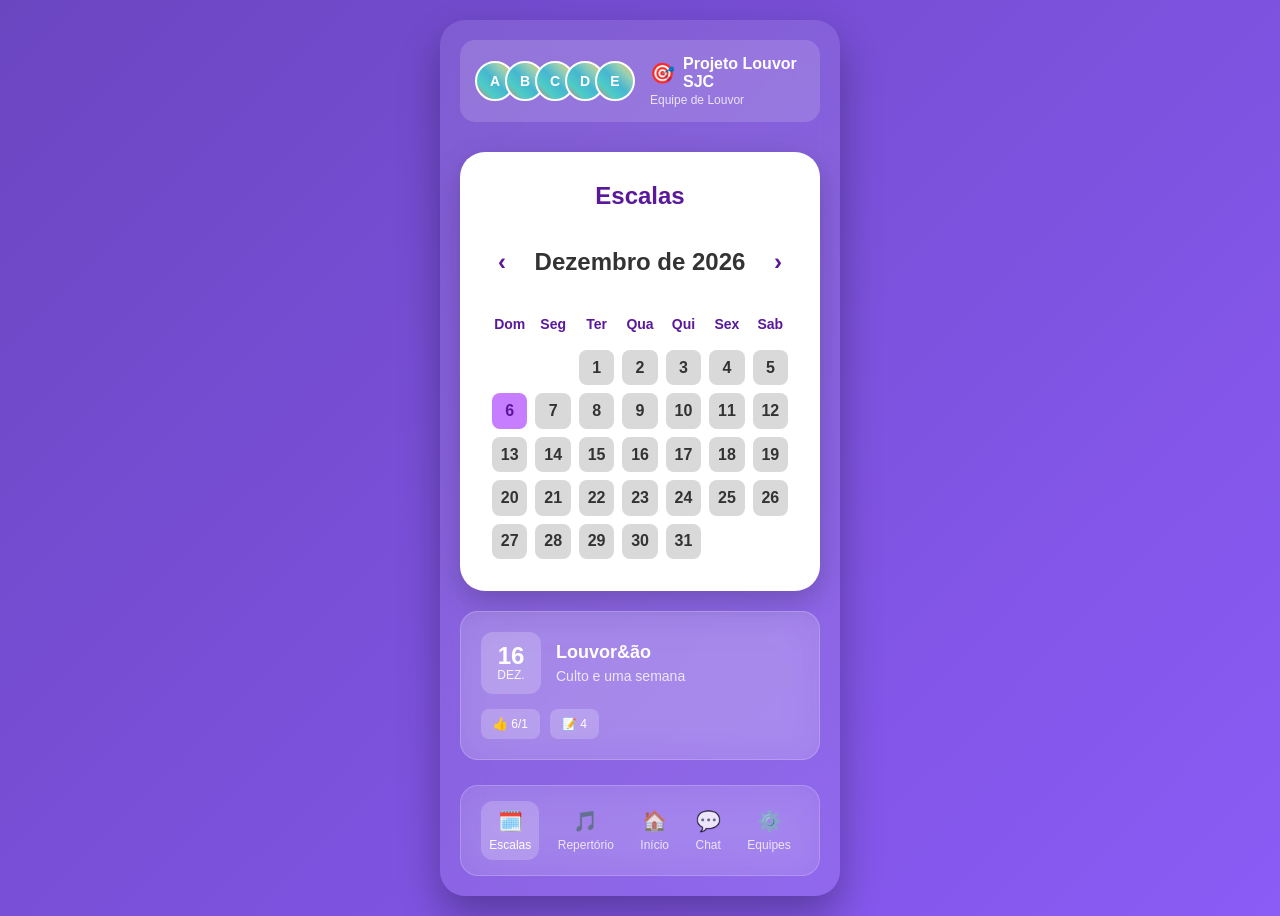
==== calendarioIA.html @ 7e53ab83 "Versão do ClaudeIA" ====
<!DOCTYPE html>
<html lang="pt-BR">

<head>
    <meta charset="UTF-8">
    <meta name="viewport" content="width=device-width, initial-scale=1.0">
    <title>Projeto Louvor SJC</title>
    <style>
        * {
            margin: 0;
            padding: 0;
            box-sizing: border-box;
        }

        body {
            font-family: -apple-system, BlinkMacSystemFont, 'Segoe UI', Roboto, sans-serif;
            background: linear-gradient(135deg, #6B46C1 0%, #8B5CF6 100%);
            min-height: 100vh;
            padding: 20px;
            color: white;
        }

        .container {
            max-width: 400px;
            margin: 0 auto;
            background: rgba(255, 255, 255, 0.1);
            backdrop-filter: blur(20px);
            border-radius: 25px;
            padding: 20px;
            box-shadow: 0 20px 40px rgba(0, 0, 0, 0.3);
        }

        .header {
            display: flex;
            align-items: center;
            gap: 15px;
            margin-bottom: 30px;
            background: rgba(255, 255, 255, 0.15);
            padding: 15px;
            border-radius: 15px;
        }

        .team-photos {
            display: flex;
            gap: -10px;
        }

        .photo {
            width: 40px;
            height: 40px;
            border-radius: 50%;
            background: linear-gradient(45deg, #FF6B6B, #4ECDC4, #45B7D1, #96CEB4, #FECA57);
            border: 2px solid white;
            display: flex;
            align-items: center;
            justify-content: center;
            font-weight: bold;
            font-size: 14px;
            margin-left: -10px;
        }

        .photo:first-child {
            margin-left: 0;
        }

        .logo-section {
            flex: 1;
        }

        .logo {
            display: flex;
            align-items: center;
            gap: 8px;
            font-weight: bold;
            font-size: 16px;
        }

        .logo::before {
            content: '🎯';
            font-size: 20px;
        }

        .subtitle {
            font-size: 12px;
            opacity: 0.8;
            margin-top: 2px;
        }

        .calendar-section {
            background: #FFFFFF;
            border-radius: 25px;
            padding: 30px;
            color: #333;
            margin-bottom: 20px;
            box-shadow: 0 10px 30px rgba(0, 0, 0, 0.2);
        }

        .calendar-header {
            display: flex;
            align-items: center;
            justify-content: space-between;
            margin-bottom: 30px;
        }

        .calendar-title {
            font-size: 24px;
            font-weight: bold;
            color: #5A189A;
            text-align: center;
            flex: 1;
        }

        .nav-btn {
            background: none;
            border: none;
            font-size: 24px;
            cursor: pointer;
            padding: 8px;
            color: #5A189A;
            border-radius: 8px;
            transition: background-color 0.2s;
            font-weight: bold;
        }

        .nav-btn:hover {
            background-color: #E9C3FF;
        }

        .month-year {
            display: flex;
            align-items: center;
            justify-content: space-between;
            width: 100%;
        }

        .month-year h2 {
            cursor: pointer;
            transition: color 0.2s;
        }

        .month-year h2:hover {
            color: #C77DFF;
        }

        /* Year Selection Modal */
        .modal-overlay {
            position: fixed;
            top: 0;
            left: 0;
            right: 0;
            bottom: 0;
            background: rgba(0, 0, 0, 0.5);
            display: flex;
            align-items: center;
            justify-content: center;
            z-index: 1000;
            opacity: 0;
            visibility: hidden;
            transition: all 0.3s ease;
        }

        .modal-overlay.active {
            opacity: 1;
            visibility: visible;
        }

        .year-modal {
            background: #FFFFFF;
            border-radius: 20px;
            padding: 30px;
            width: 350px;
            max-width: 90vw;
            max-height: 80vh;
            box-shadow: 0 20px 40px rgba(0, 0, 0, 0.3);
            transform: scale(0.8);
            transition: transform 0.3s ease;
        }

        .modal-overlay.active .year-modal {
            transform: scale(1);
        }

        .modal-header {
            text-align: center;
            margin-bottom: 25px;
        }

        .modal-title {
            color: #5A189A;
            font-size: 20px;
            font-weight: bold;
            margin-bottom: 10px;
        }

        .modal-subtitle {
            color: #666;
            font-size: 14px;
        }

        .year-grid {
            display: grid;
            grid-template-columns: repeat(4, 1fr);
            gap: 8px;
            margin-bottom: 25px;
            max-height: 400px;
            overflow-y: auto;
            padding: 10px;
            border: 1px solid #E5E5E5;
            border-radius: 12px;
        }

        .year-grid::-webkit-scrollbar {
            width: 6px;
        }

        .year-grid::-webkit-scrollbar-track {
            background: #f1f1f1;
            border-radius: 3px;
        }

        .year-grid::-webkit-scrollbar-thumb {
            background: #C77DFF;
            border-radius: 3px;
        }

        .year-grid::-webkit-scrollbar-thumb:hover {
            background: #5A189A;
        }

        .year-item {
            padding: 12px 8px;
            text-align: center;
            border-radius: 8px;
            background: #D9D9D9;
            color: #333;
            cursor: pointer;
            font-weight: 600;
            font-size: 14px;
            transition: all 0.2s ease;
        }

        .year-item:hover {
            background: #E9C3FF;
            transform: scale(1.05);
        }

        .year-item.current {
            background: #C77DFF;
            color: #5A189A;
        }

        .year-item.selected {
            background: #5A189A;
            color: #FFFFFF;
        }

        .modal-actions {
            display: flex;
            gap: 12px;
            justify-content: flex-end;
        }

        .modal-btn {
            padding: 10px 20px;
            border: none;
            border-radius: 8px;
            cursor: pointer;
            font-weight: 600;
            transition: all 0.2s ease;
        }

        .modal-btn.cancel {
            background: #D9D9D9;
            color: #333;
        }

        .modal-btn.cancel:hover {
            background: #C5C5C5;
        }

        .modal-btn.confirm {
            background: #5A189A;
            color: #FFFFFF;
        }

        .modal-btn.confirm:hover {
            background: #4a0e7a;
        }

        .calendar-grid {
            display: grid;
            grid-template-columns: repeat(7, 1fr);
            gap: 4px;
            margin-top: 20px;
        }

        .day-header {
            text-align: center;
            font-size: 14px;
            font-weight: 600;
            color: #5A189A;
            padding: 12px 0;
        }

        .day {
            aspect-ratio: 1;
            display: flex;
            align-items: center;
            justify-content: center;
            border-radius: 8px;
            cursor: pointer;
            font-weight: 600;
            font-size: 16px;
            transition: all 0.2s ease;
            position: relative;
            background: #D9D9D9;
            color: #333;
            margin: 2px;
        }

        .day:hover {
            background-color: #E9C3FF;
            transform: scale(1.05);
        }

        .day.today {
            background: #C77DFF;
            color: #5A189A;
            font-weight: 700;
        }

        .day.selected {
            background: #5A189A;
            color: #FFFFFF;
            font-weight: 700;
        }

        .day.has-event {
            background: #5A189A;
            color: #FFFFFF;
            font-weight: 700;
        }

        .day.has-event:hover {
            background: #4a0e7a;
        }

        .day.empty {
            background: transparent;
            cursor: default;
        }

        .day.empty:hover {
            transform: none;
            background: transparent;
        }

        .event-details {
            background: rgba(255, 255, 255, 0.15);
            backdrop-filter: blur(20px);
            border-radius: 18px;
            padding: 20px;
            margin-bottom: 25px;
            border: 1px solid rgba(255, 255, 255, 0.2);
        }

        .event-date {
            display: flex;
            align-items: center;
            gap: 15px;
            margin-bottom: 15px;
        }

        .date-box {
            background: rgba(255, 255, 255, 0.2);
            border-radius: 12px;
            padding: 12px;
            text-align: center;
            min-width: 60px;
        }

        .date-day {
            font-size: 24px;
            font-weight: bold;
            line-height: 1;
        }

        .date-month {
            font-size: 12px;
            opacity: 0.9;
            text-transform: uppercase;
        }

        .event-info h3 {
            font-size: 18px;
            margin-bottom: 5px;
            font-weight: 600;
        }

        .event-subtitle {
            opacity: 0.8;
            font-size: 14px;
        }

        .event-actions {
            display: flex;
            gap: 10px;
            margin-top: 15px;
        }

        .action-btn {
            background: rgba(255, 255, 255, 0.2);
            border: none;
            border-radius: 8px;
            padding: 8px 12px;
            color: white;
            cursor: pointer;
            font-size: 12px;
            transition: background-color 0.2s;
        }

        .action-btn:hover {
            background: rgba(255, 255, 255, 0.3);
        }

        .bottom-nav {
            display: flex;
            justify-content: space-around;
            background: rgba(255, 255, 255, 0.1);
            backdrop-filter: blur(20px);
            border-radius: 18px;
            padding: 15px;
            border: 1px solid rgba(255, 255, 255, 0.2);
        }

        .nav-item {
            display: flex;
            flex-direction: column;
            align-items: center;
            gap: 5px;
            cursor: pointer;
            padding: 8px;
            border-radius: 12px;
            transition: background-color 0.2s;
            font-size: 12px;
            color: rgba(255, 255, 255, 0.8);
        }

        .nav-item:hover,
        .nav-item.active {
            background: rgba(255, 255, 255, 0.2);
            color: white;
        }

        .nav-icon {
            font-size: 20px;
        }

        .hidden {
            display: none;
        }
    </style>
</head>

<body>
    <div class="container">
        <!-- Header -->
        <div class="header">
            <div class="team-photos">
                <div class="photo">A</div>
                <div class="photo">B</div>
                <div class="photo">C</div>
                <div class="photo">D</div>
                <div class="photo">E</div>
            </div>
            <div class="logo-section">
                <div class="logo">
                    Projeto Louvor SJC
                </div>
                <div class="subtitle">Equipe de Louvor</div>
            </div>
        </div>

        <!-- Calendar -->
        <div class="calendar-section">
            <div class="calendar-header">
                <div class="calendar-title">Escalas</div>
            </div>

            <div class="month-year">
                <button class="nav-btn" onclick="changeMonth(-1)">‹</button>
                <h2 id="monthYear" onclick="openYearModal()">Agosto de 2025</h2>
                <button class="nav-btn" onclick="changeMonth(1)">›</button>
            </div>

            <div class="calendar-grid" id="calendar">
                <!-- Calendar will be generated by JavaScript -->
            </div>
        </div>

        <!-- Event Details -->
        <div class="event-details" id="eventDetails">
            <div class="event-date">
                <div class="date-box">
                    <div class="date-day" id="eventDay">16</div>
                    <div class="date-month" id="eventMonth">AGO</div>
                </div>
                <div class="event-info">
                    <h3 id="eventTitle">Louvor&ão</h3>
                    <div class="event-subtitle" id="eventSubtitle">Culto e uma semana</div>
                </div>
            </div>
            <div class="event-actions">
                <button class="action-btn">👍 6/1</button>
                <button class="action-btn">📝 4</button>
            </div>
        </div>

        <!-- Bottom Navigation -->
        <div class="bottom-nav">
            <div class="nav-item active">
                <div class="nav-icon">🗓️</div>
                <div>Escalas</div>
            </div>
            <div class="nav-item">
                <div class="nav-icon">🎵</div>
                <div>Repertório</div>
            </div>
            <div class="nav-item">
                <div class="nav-icon">🏠</div>
                <div>Início</div>
            </div>
            <div class="nav-item">
                <div class="nav-icon">💬</div>
                <div>Chat</div>
            </div>
            <div class="nav-item">
                <div class="nav-icon">⚙️</div>
                <div>Equipes</div>
            </div>
        </div>
    </div>

    <!-- Year Selection Modal -->
    <div class="modal-overlay" id="yearModal">
        <div class="year-modal">
            <div class="modal-header">
                <div class="modal-title">Selecionar Ano</div>
                <div class="modal-subtitle">Escolha o ano desejado (1940 - 2035)</div>
            </div>

            <div class="year-grid" id="yearGrid">
                <!-- Years will be generated by JavaScript -->
            </div>

            <div class="modal-actions">
                <button class="modal-btn cancel" onclick="closeYearModal()">Cancelar</button>
                <button class="modal-btn confirm" onclick="confirmYearSelection()">Confirmar</button>
            </div>
        </div>
    </div>

    <script>
        let currentDate = new Date();
        let selectedDate = null;
        let selectedYear = null;

        // Eventos de exemplo - agora incluindo as datas que aparecem roxas na imagem
        const events = {
            '2025-08-03': {
                title: 'Ensaio',
                subtitle: 'Preparação',
                likes: '5/0',
                comments: '2'
            },
            '2025-08-16': {
                title: 'Louvor&ão',
                subtitle: 'Culto e uma semana',
                likes: '6/1',
                comments: '4'
            },
            '2025-08-17': {
                title: 'Domingo',
                subtitle: 'Culto principal',
                likes: '8/0',
                comments: '3'
            },
            '2025-08-27': {
                title: 'Ensaio Especial',
                subtitle: 'Preparação',
                likes: '4/0',
                comments: '1'
            },
            '2025-08-28': {
                title: 'Culto Jovem',
                subtitle: 'Ministração jovem',
                likes: '12/1',
                comments: '7'
            }
        };

        function generateCalendar(year, month) {
            const calendar = document.getElementById('calendar');
            const monthYear = document.getElementById('monthYear');

            const months = [
                'Janeiro', 'Fevereiro', 'Março', 'Abril', 'Maio', 'Junho',
                'Julho', 'Agosto', 'Setembro', 'Outubro', 'Novembro', 'Dezembro'
            ];

            const daysOfWeek = ['Dom', 'Seg', 'Ter', 'Qua', 'Qui', 'Sex', 'Sab'];

            monthYear.textContent = `${months[month]} de ${year}`;
            calendar.innerHTML = '';

            // Add day headers
            daysOfWeek.forEach(day => {
                const dayHeader = document.createElement('div');
                dayHeader.classList.add('day-header');
                dayHeader.textContent = day;
                calendar.appendChild(dayHeader);
            });

            const firstDay = new Date(year, month, 1);
            const lastDay = new Date(year, month + 1, 0);
            const startingDayOfWeek = firstDay.getDay();
            const daysInMonth = lastDay.getDate();

            // Add empty cells for days before the first day of the month
            for (let i = 0; i < startingDayOfWeek; i++) {
                const emptyDay = document.createElement('div');
                emptyDay.classList.add('day', 'empty');
                calendar.appendChild(emptyDay);
            }

            const todayStr = new Date().toISOString().slice(0, 10);

            for (let day = 1; day <= daysInMonth; day++) {
                const dayElement = document.createElement('div');
                dayElement.classList.add('day');
                dayElement.textContent = day;

                const dateStr = `${year}-${String(month + 1).padStart(2, '0')}-${String(day).padStart(2, '0')}`;

                // Check if it's today (day 7)
                if (todayStr === dateStr) {
                    dayElement.classList.add('today');
                }

                // Check if it's selected
                if (selectedDate && selectedDate === dateStr) {
                    dayElement.classList.add('selected');
                }

                // Check if there's an event (days with events get purple background)
                if (events[dateStr]) {
                    dayElement.classList.add('has-event');
                }

                dayElement.addEventListener('click', () => selectDate(dateStr, day));
                calendar.appendChild(dayElement);
            }
        }

        function selectDate(dateStr, day) {
            selectedDate = dateStr;
            generateCalendar(currentDate.getFullYear(), currentDate.getMonth());

            const event = events[dateStr];
            const eventDetails = document.getElementById('eventDetails');

            if (event) {
                eventDetails.classList.remove('hidden');
                document.getElementById('eventDay').textContent = day;
                document.getElementById('eventMonth').textContent = currentDate.toLocaleDateString('pt-BR', { month: 'short' }).toUpperCase();
                document.getElementById('eventTitle').textContent = event.title;
                document.getElementById('eventSubtitle').textContent = event.subtitle;

                const actionBtns = eventDetails.querySelectorAll('.action-btn');
                actionBtns[0].textContent = `👍 ${event.likes}`;
                actionBtns[1].textContent = `📝 ${event.comments}`;
            } else {
                // Show default event info for dates without events
                document.getElementById('eventDay').textContent = day;
                document.getElementById('eventMonth').textContent = currentDate.toLocaleDateString('pt-BR', { month: 'short' }).toUpperCase();
                document.getElementById('eventTitle').textContent = 'Sem eventos';
                document.getElementById('eventSubtitle').textContent = 'Nenhum evento agendado';

                const actionBtns = eventDetails.querySelectorAll('.action-btn');
                actionBtns[0].textContent = '👍 0/0';
                actionBtns[1].textContent = '📝 0';
            }
        }

        function changeMonth(direction) {
            currentDate.setMonth(currentDate.getMonth() + direction);
            selectedDate = null; // Clear selection when changing months
            generateCalendar(currentDate.getFullYear(), currentDate.getMonth());

            // Hide event details when changing months
            document.getElementById('eventDetails').classList.add('hidden');
        }

        function openYearModal() {
            selectedYear = currentDate.getFullYear();
            generateYearGrid();
            document.getElementById('yearModal').classList.add('active');
        }

        function closeYearModal() {
            document.getElementById('yearModal').classList.remove('active');
            selectedYear = null;
        }

        function generateYearGrid() {
            const yearGrid = document.getElementById('yearGrid');
            const currentYear = new Date().getFullYear();
            const startYear = 1940;
            const endYear = 2035;

            yearGrid.innerHTML = '';

            // Generate all years from 1940 to 2035
            for (let year = endYear; year >= startYear; year--) { // Reverse order (newest first)
                const yearElement = document.createElement('div');
                yearElement.classList.add('year-item');
                yearElement.textContent = year;

                if (year === currentYear) {
                    yearElement.classList.add('current');
                }

                if (year === selectedYear) {
                    yearElement.classList.add('selected');
                }

                yearElement.addEventListener('click', () => selectYear(year));
                yearGrid.appendChild(yearElement);
            }

            // Auto-scroll to selected year or current year
            setTimeout(() => {
                const targetElement = document.querySelector('.year-item.selected') ||
                    document.querySelector('.year-item.current');
                if (targetElement) {
                    targetElement.scrollIntoView({
                        behavior: 'smooth',
                        block: 'center'
                    });
                }
            }, 100);
        }

        function selectYear(year) {
            selectedYear = year;

            // Update visual selection
            document.querySelectorAll('.year-item').forEach(item => {
                item.classList.remove('selected');
                if (parseInt(item.textContent) === year) {
                    item.classList.add('selected');
                }
            });
        }

        function confirmYearSelection() {
            if (selectedYear !== null) {
                currentDate.setFullYear(selectedYear);
                selectedDate = null; // Clear selection when changing year
                generateCalendar(currentDate.getFullYear(), currentDate.getMonth());

                // Hide event details when changing year
                document.getElementById('eventDetails').classList.add('hidden');
            }
            closeYearModal();
        }

        // Initialize calendar
        generateCalendar(currentDate.getFullYear(), currentDate.getMonth());

        // Set default selection to day 16
        setTimeout(() => {
            selectDate('2025-08-16', 16);
        }, 100);

        // Navigation items
        document.querySelectorAll('.nav-item').forEach(item => {
            item.addEventListener('click', function () {
                document.querySelectorAll('.nav-item').forEach(nav => nav.classList.remove('active'));
                this.classList.add('active');
            });
        });

        // Close modal when clicking outside
        document.getElementById('yearModal').addEventListener('click', function (e) {
            if (e.target === this) {
                closeYearModal();
            }
        });

        // Close modal with Escape key
        document.addEventListener('keydown', function (e) {
            if (e.key === 'Escape') {
                closeYearModal();
            }
        });
    </script>
</body>

</html>
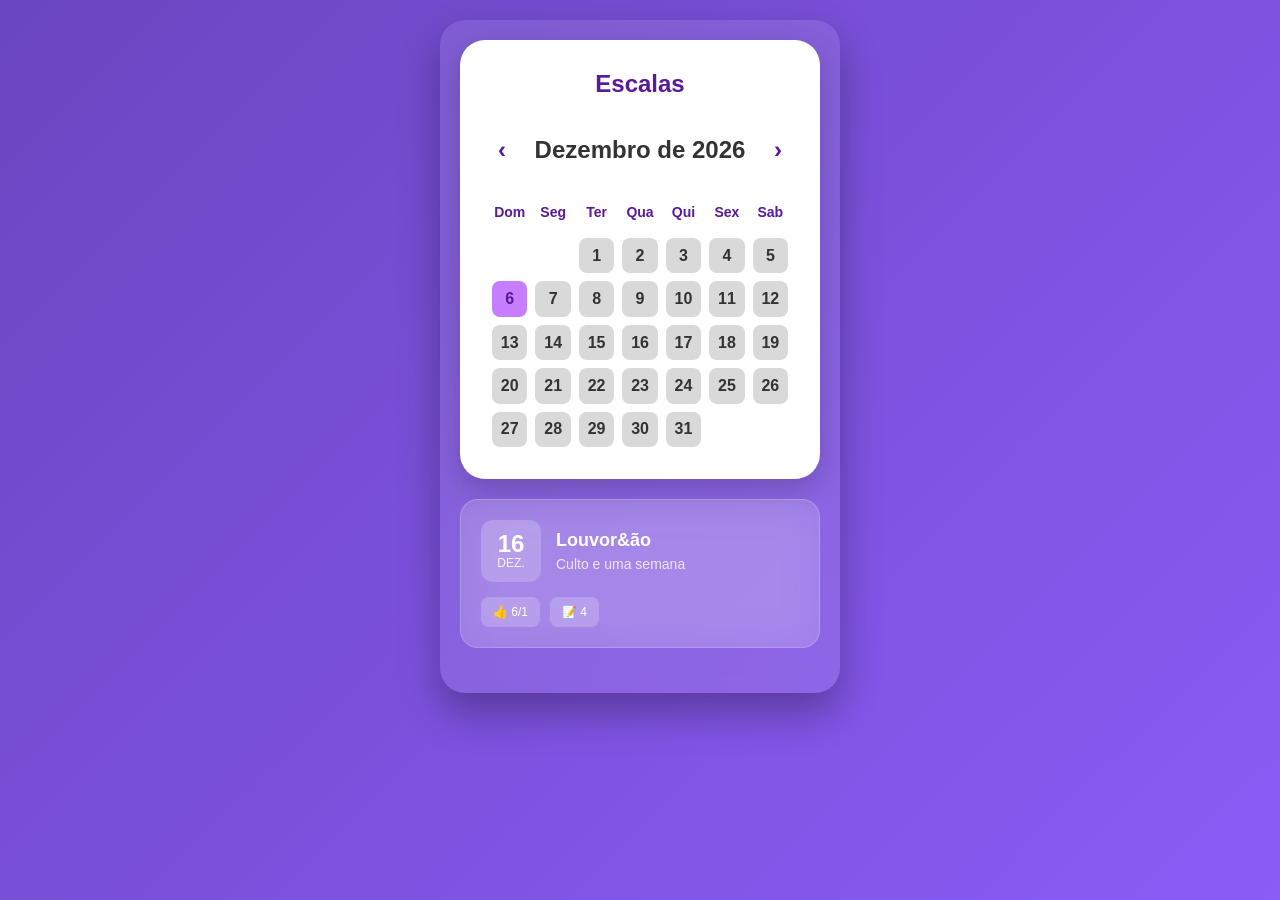
==== commit afece9a6: "Adição das fontes na head" ====
--- a/calendarioIA.html
+++ b/calendarioIA.html
@@ -4,482 +4,17 @@
 <head>
     <meta charset="UTF-8">
     <meta name="viewport" content="width=device-width, initial-scale=1.0">
-    <title>Projeto Louvor SJC</title>
-    <style>
-        * {
-            margin: 0;
-            padding: 0;
-            box-sizing: border-box;
-        }
-
-        body {
-            font-family: -apple-system, BlinkMacSystemFont, 'Segoe UI', Roboto, sans-serif;
-            background: linear-gradient(135deg, #6B46C1 0%, #8B5CF6 100%);
-            min-height: 100vh;
-            padding: 20px;
-            color: white;
-        }
-
-        .container {
-            max-width: 400px;
-            margin: 0 auto;
-            background: rgba(255, 255, 255, 0.1);
-            backdrop-filter: blur(20px);
-            border-radius: 25px;
-            padding: 20px;
-            box-shadow: 0 20px 40px rgba(0, 0, 0, 0.3);
-        }
-
-        .header {
-            display: flex;
-            align-items: center;
-            gap: 15px;
-            margin-bottom: 30px;
-            background: rgba(255, 255, 255, 0.15);
-            padding: 15px;
-            border-radius: 15px;
-        }
-
-        .team-photos {
-            display: flex;
-            gap: -10px;
-        }
-
-        .photo {
-            width: 40px;
-            height: 40px;
-            border-radius: 50%;
-            background: linear-gradient(45deg, #FF6B6B, #4ECDC4, #45B7D1, #96CEB4, #FECA57);
-            border: 2px solid white;
-            display: flex;
-            align-items: center;
-            justify-content: center;
-            font-weight: bold;
-            font-size: 14px;
-            margin-left: -10px;
-        }
-
-        .photo:first-child {
-            margin-left: 0;
-        }
-
-        .logo-section {
-            flex: 1;
-        }
-
-        .logo {
-            display: flex;
-            align-items: center;
-            gap: 8px;
-            font-weight: bold;
-            font-size: 16px;
-        }
-
-        .logo::before {
-            content: '🎯';
-            font-size: 20px;
-        }
-
-        .subtitle {
-            font-size: 12px;
-            opacity: 0.8;
-            margin-top: 2px;
-        }
-
-        .calendar-section {
-            background: #FFFFFF;
-            border-radius: 25px;
-            padding: 30px;
-            color: #333;
-            margin-bottom: 20px;
-            box-shadow: 0 10px 30px rgba(0, 0, 0, 0.2);
-        }
-
-        .calendar-header {
-            display: flex;
-            align-items: center;
-            justify-content: space-between;
-            margin-bottom: 30px;
-        }
-
-        .calendar-title {
-            font-size: 24px;
-            font-weight: bold;
-            color: #5A189A;
-            text-align: center;
-            flex: 1;
-        }
-
-        .nav-btn {
-            background: none;
-            border: none;
-            font-size: 24px;
-            cursor: pointer;
-            padding: 8px;
-            color: #5A189A;
-            border-radius: 8px;
-            transition: background-color 0.2s;
-            font-weight: bold;
-        }
-
-        .nav-btn:hover {
-            background-color: #E9C3FF;
-        }
-
-        .month-year {
-            display: flex;
-            align-items: center;
-            justify-content: space-between;
-            width: 100%;
-        }
-
-        .month-year h2 {
-            cursor: pointer;
-            transition: color 0.2s;
-        }
-
-        .month-year h2:hover {
-            color: #C77DFF;
-        }
-
-        /* Year Selection Modal */
-        .modal-overlay {
-            position: fixed;
-            top: 0;
-            left: 0;
-            right: 0;
-            bottom: 0;
-            background: rgba(0, 0, 0, 0.5);
-            display: flex;
-            align-items: center;
-            justify-content: center;
-            z-index: 1000;
-            opacity: 0;
-            visibility: hidden;
-            transition: all 0.3s ease;
-        }
-
-        .modal-overlay.active {
-            opacity: 1;
-            visibility: visible;
-        }
-
-        .year-modal {
-            background: #FFFFFF;
-            border-radius: 20px;
-            padding: 30px;
-            width: 350px;
-            max-width: 90vw;
-            max-height: 80vh;
-            box-shadow: 0 20px 40px rgba(0, 0, 0, 0.3);
-            transform: scale(0.8);
-            transition: transform 0.3s ease;
-        }
-
-        .modal-overlay.active .year-modal {
-            transform: scale(1);
-        }
-
-        .modal-header {
-            text-align: center;
-            margin-bottom: 25px;
-        }
-
-        .modal-title {
-            color: #5A189A;
-            font-size: 20px;
-            font-weight: bold;
-            margin-bottom: 10px;
-        }
-
-        .modal-subtitle {
-            color: #666;
-            font-size: 14px;
-        }
-
-        .year-grid {
-            display: grid;
-            grid-template-columns: repeat(4, 1fr);
-            gap: 8px;
-            margin-bottom: 25px;
-            max-height: 400px;
-            overflow-y: auto;
-            padding: 10px;
-            border: 1px solid #E5E5E5;
-            border-radius: 12px;
-        }
-
-        .year-grid::-webkit-scrollbar {
-            width: 6px;
-        }
-
-        .year-grid::-webkit-scrollbar-track {
-            background: #f1f1f1;
-            border-radius: 3px;
-        }
-
-        .year-grid::-webkit-scrollbar-thumb {
-            background: #C77DFF;
-            border-radius: 3px;
-        }
-
-        .year-grid::-webkit-scrollbar-thumb:hover {
-            background: #5A189A;
-        }
-
-        .year-item {
-            padding: 12px 8px;
-            text-align: center;
-            border-radius: 8px;
-            background: #D9D9D9;
-            color: #333;
-            cursor: pointer;
-            font-weight: 600;
-            font-size: 14px;
-            transition: all 0.2s ease;
-        }
-
-        .year-item:hover {
-            background: #E9C3FF;
-            transform: scale(1.05);
-        }
-
-        .year-item.current {
-            background: #C77DFF;
-            color: #5A189A;
-        }
-
-        .year-item.selected {
-            background: #5A189A;
-            color: #FFFFFF;
-        }
-
-        .modal-actions {
-            display: flex;
-            gap: 12px;
-            justify-content: flex-end;
-        }
-
-        .modal-btn {
-            padding: 10px 20px;
-            border: none;
-            border-radius: 8px;
-            cursor: pointer;
-            font-weight: 600;
-            transition: all 0.2s ease;
-        }
-
-        .modal-btn.cancel {
-            background: #D9D9D9;
-            color: #333;
-        }
-
-        .modal-btn.cancel:hover {
-            background: #C5C5C5;
-        }
-
-        .modal-btn.confirm {
-            background: #5A189A;
-            color: #FFFFFF;
-        }
-
-        .modal-btn.confirm:hover {
-            background: #4a0e7a;
-        }
-
-        .calendar-grid {
-            display: grid;
-            grid-template-columns: repeat(7, 1fr);
-            gap: 4px;
-            margin-top: 20px;
-        }
-
-        .day-header {
-            text-align: center;
-            font-size: 14px;
-            font-weight: 600;
-            color: #5A189A;
-            padding: 12px 0;
-        }
-
-        .day {
-            aspect-ratio: 1;
-            display: flex;
-            align-items: center;
-            justify-content: center;
-            border-radius: 8px;
-            cursor: pointer;
-            font-weight: 600;
-            font-size: 16px;
-            transition: all 0.2s ease;
-            position: relative;
-            background: #D9D9D9;
-            color: #333;
-            margin: 2px;
-        }
-
-        .day:hover {
-            background-color: #E9C3FF;
-            transform: scale(1.05);
-        }
-
-        .day.today {
-            background: #C77DFF;
-            color: #5A189A;
-            font-weight: 700;
-        }
-
-        .day.selected {
-            background: #5A189A;
-            color: #FFFFFF;
-            font-weight: 700;
-        }
-
-        .day.has-event {
-            background: #5A189A;
-            color: #FFFFFF;
-            font-weight: 700;
-        }
-
-        .day.has-event:hover {
-            background: #4a0e7a;
-        }
-
-        .day.empty {
-            background: transparent;
-            cursor: default;
-        }
-
-        .day.empty:hover {
-            transform: none;
-            background: transparent;
-        }
-
-        .event-details {
-            background: rgba(255, 255, 255, 0.15);
-            backdrop-filter: blur(20px);
-            border-radius: 18px;
-            padding: 20px;
-            margin-bottom: 25px;
-            border: 1px solid rgba(255, 255, 255, 0.2);
-        }
-
-        .event-date {
-            display: flex;
-            align-items: center;
-            gap: 15px;
-            margin-bottom: 15px;
-        }
-
-        .date-box {
-            background: rgba(255, 255, 255, 0.2);
-            border-radius: 12px;
-            padding: 12px;
-            text-align: center;
-            min-width: 60px;
-        }
-
-        .date-day {
-            font-size: 24px;
-            font-weight: bold;
-            line-height: 1;
-        }
-
-        .date-month {
-            font-size: 12px;
-            opacity: 0.9;
-            text-transform: uppercase;
-        }
-
-        .event-info h3 {
-            font-size: 18px;
-            margin-bottom: 5px;
-            font-weight: 600;
-        }
-
-        .event-subtitle {
-            opacity: 0.8;
-            font-size: 14px;
-        }
-
-        .event-actions {
-            display: flex;
-            gap: 10px;
-            margin-top: 15px;
-        }
-
-        .action-btn {
-            background: rgba(255, 255, 255, 0.2);
-            border: none;
-            border-radius: 8px;
-            padding: 8px 12px;
-            color: white;
-            cursor: pointer;
-            font-size: 12px;
-            transition: background-color 0.2s;
-        }
-
-        .action-btn:hover {
-            background: rgba(255, 255, 255, 0.3);
-        }
-
-        .bottom-nav {
-            display: flex;
-            justify-content: space-around;
-            background: rgba(255, 255, 255, 0.1);
-            backdrop-filter: blur(20px);
-            border-radius: 18px;
-            padding: 15px;
-            border: 1px solid rgba(255, 255, 255, 0.2);
-        }
-
-        .nav-item {
-            display: flex;
-            flex-direction: column;
-            align-items: center;
-            gap: 5px;
-            cursor: pointer;
-            padding: 8px;
-            border-radius: 12px;
-            transition: background-color 0.2s;
-            font-size: 12px;
-            color: rgba(255, 255, 255, 0.8);
-        }
-
-        .nav-item:hover,
-        .nav-item.active {
-            background: rgba(255, 255, 255, 0.2);
-            color: white;
-        }
-
-        .nav-icon {
-            font-size: 20px;
-        }
-
-        .hidden {
-            display: none;
-        }
-    </style>
+    <title>Calendário planning out</title>
+    <link rel="preconnect" href="https://fonts.googleapis.com">
+    <link rel="preconnect" href="https://fonts.gstatic.com" crossorigin>
+    <link href="https://fonts.googleapis.com/css2?family=Pontano+Sans:wght@300..700&family=
+        Poppins:ital,wght@0,100;0,200;0,300;0,400;0,500;0,600;0,700;0,800;0,900;1,100;1,2
+        00;1,300;1,400;1,500;1,600;1,700;1,800;1,900&display=swap" rel="stylesheet">
+    <link rel="stylesheet" href="style.css">
 </head>
 
 <body>
     <div class="container">
-        <!-- Header -->
-        <div class="header">
-            <div class="team-photos">
-                <div class="photo">A</div>
-                <div class="photo">B</div>
-                <div class="photo">C</div>
-                <div class="photo">D</div>
-                <div class="photo">E</div>
-            </div>
-            <div class="logo-section">
-                <div class="logo">
-                    Projeto Louvor SJC
-                </div>
-                <div class="subtitle">Equipe de Louvor</div>
-            </div>
-        </div>
 
         <!-- Calendar -->
         <div class="calendar-section">
@@ -515,30 +50,6 @@
                 <button class="action-btn">📝 4</button>
             </div>
         </div>
-
-        <!-- Bottom Navigation -->
-        <div class="bottom-nav">
-            <div class="nav-item active">
-                <div class="nav-icon">🗓️</div>
-                <div>Escalas</div>
-            </div>
-            <div class="nav-item">
-                <div class="nav-icon">🎵</div>
-                <div>Repertório</div>
-            </div>
-            <div class="nav-item">
-                <div class="nav-icon">🏠</div>
-                <div>Início</div>
-            </div>
-            <div class="nav-item">
-                <div class="nav-icon">💬</div>
-                <div>Chat</div>
-            </div>
-            <div class="nav-item">
-                <div class="nav-icon">⚙️</div>
-                <div>Equipes</div>
-            </div>
-        </div>
     </div>
 
     <!-- Year Selection Modal -->
@@ -560,251 +71,7 @@
         </div>
     </div>
 
-    <script>
-        let currentDate = new Date();
-        let selectedDate = null;
-        let selectedYear = null;
-
-        // Eventos de exemplo - agora incluindo as datas que aparecem roxas na imagem
-        const events = {
-            '2025-08-03': {
-                title: 'Ensaio',
-                subtitle: 'Preparação',
-                likes: '5/0',
-                comments: '2'
-            },
-            '2025-08-16': {
-                title: 'Louvor&ão',
-                subtitle: 'Culto e uma semana',
-                likes: '6/1',
-                comments: '4'
-            },
-            '2025-08-17': {
-                title: 'Domingo',
-                subtitle: 'Culto principal',
-                likes: '8/0',
-                comments: '3'
-            },
-            '2025-08-27': {
-                title: 'Ensaio Especial',
-                subtitle: 'Preparação',
-                likes: '4/0',
-                comments: '1'
-            },
-            '2025-08-28': {
-                title: 'Culto Jovem',
-                subtitle: 'Ministração jovem',
-                likes: '12/1',
-                comments: '7'
-            }
-        };
-
-        function generateCalendar(year, month) {
-            const calendar = document.getElementById('calendar');
-            const monthYear = document.getElementById('monthYear');
-
-            const months = [
-                'Janeiro', 'Fevereiro', 'Março', 'Abril', 'Maio', 'Junho',
-                'Julho', 'Agosto', 'Setembro', 'Outubro', 'Novembro', 'Dezembro'
-            ];
-
-            const daysOfWeek = ['Dom', 'Seg', 'Ter', 'Qua', 'Qui', 'Sex', 'Sab'];
-
-            monthYear.textContent = `${months[month]} de ${year}`;
-            calendar.innerHTML = '';
-
-            // Add day headers
-            daysOfWeek.forEach(day => {
-                const dayHeader = document.createElement('div');
-                dayHeader.classList.add('day-header');
-                dayHeader.textContent = day;
-                calendar.appendChild(dayHeader);
-            });
-
-            const firstDay = new Date(year, month, 1);
-            const lastDay = new Date(year, month + 1, 0);
-            const startingDayOfWeek = firstDay.getDay();
-            const daysInMonth = lastDay.getDate();
-
-            // Add empty cells for days before the first day of the month
-            for (let i = 0; i < startingDayOfWeek; i++) {
-                const emptyDay = document.createElement('div');
-                emptyDay.classList.add('day', 'empty');
-                calendar.appendChild(emptyDay);
-            }
-
-            const todayStr = new Date().toISOString().slice(0, 10);
-
-            for (let day = 1; day <= daysInMonth; day++) {
-                const dayElement = document.createElement('div');
-                dayElement.classList.add('day');
-                dayElement.textContent = day;
-
-                const dateStr = `${year}-${String(month + 1).padStart(2, '0')}-${String(day).padStart(2, '0')}`;
-
-                // Check if it's today (day 7)
-                if (todayStr === dateStr) {
-                    dayElement.classList.add('today');
-                }
-
-                // Check if it's selected
-                if (selectedDate && selectedDate === dateStr) {
-                    dayElement.classList.add('selected');
-                }
-
-                // Check if there's an event (days with events get purple background)
-                if (events[dateStr]) {
-                    dayElement.classList.add('has-event');
-                }
-
-                dayElement.addEventListener('click', () => selectDate(dateStr, day));
-                calendar.appendChild(dayElement);
-            }
-        }
-
-        function selectDate(dateStr, day) {
-            selectedDate = dateStr;
-            generateCalendar(currentDate.getFullYear(), currentDate.getMonth());
-
-            const event = events[dateStr];
-            const eventDetails = document.getElementById('eventDetails');
-
-            if (event) {
-                eventDetails.classList.remove('hidden');
-                document.getElementById('eventDay').textContent = day;
-                document.getElementById('eventMonth').textContent = currentDate.toLocaleDateString('pt-BR', { month: 'short' }).toUpperCase();
-                document.getElementById('eventTitle').textContent = event.title;
-                document.getElementById('eventSubtitle').textContent = event.subtitle;
-
-                const actionBtns = eventDetails.querySelectorAll('.action-btn');
-                actionBtns[0].textContent = `👍 ${event.likes}`;
-                actionBtns[1].textContent = `📝 ${event.comments}`;
-            } else {
-                // Show default event info for dates without events
-                document.getElementById('eventDay').textContent = day;
-                document.getElementById('eventMonth').textContent = currentDate.toLocaleDateString('pt-BR', { month: 'short' }).toUpperCase();
-                document.getElementById('eventTitle').textContent = 'Sem eventos';
-                document.getElementById('eventSubtitle').textContent = 'Nenhum evento agendado';
-
-                const actionBtns = eventDetails.querySelectorAll('.action-btn');
-                actionBtns[0].textContent = '👍 0/0';
-                actionBtns[1].textContent = '📝 0';
-            }
-        }
-
-        function changeMonth(direction) {
-            currentDate.setMonth(currentDate.getMonth() + direction);
-            selectedDate = null; // Clear selection when changing months
-            generateCalendar(currentDate.getFullYear(), currentDate.getMonth());
-
-            // Hide event details when changing months
-            document.getElementById('eventDetails').classList.add('hidden');
-        }
-
-        function openYearModal() {
-            selectedYear = currentDate.getFullYear();
-            generateYearGrid();
-            document.getElementById('yearModal').classList.add('active');
-        }
-
-        function closeYearModal() {
-            document.getElementById('yearModal').classList.remove('active');
-            selectedYear = null;
-        }
-
-        function generateYearGrid() {
-            const yearGrid = document.getElementById('yearGrid');
-            const currentYear = new Date().getFullYear();
-            const startYear = 1940;
-            const endYear = 2035;
-
-            yearGrid.innerHTML = '';
-
-            // Generate all years from 1940 to 2035
-            for (let year = endYear; year >= startYear; year--) { // Reverse order (newest first)
-                const yearElement = document.createElement('div');
-                yearElement.classList.add('year-item');
-                yearElement.textContent = year;
-
-                if (year === currentYear) {
-                    yearElement.classList.add('current');
-                }
-
-                if (year === selectedYear) {
-                    yearElement.classList.add('selected');
-                }
-
-                yearElement.addEventListener('click', () => selectYear(year));
-                yearGrid.appendChild(yearElement);
-            }
-
-            // Auto-scroll to selected year or current year
-            setTimeout(() => {
-                const targetElement = document.querySelector('.year-item.selected') ||
-                    document.querySelector('.year-item.current');
-                if (targetElement) {
-                    targetElement.scrollIntoView({
-                        behavior: 'smooth',
-                        block: 'center'
-                    });
-                }
-            }, 100);
-        }
-
-        function selectYear(year) {
-            selectedYear = year;
-
-            // Update visual selection
-            document.querySelectorAll('.year-item').forEach(item => {
-                item.classList.remove('selected');
-                if (parseInt(item.textContent) === year) {
-                    item.classList.add('selected');
-                }
-            });
-        }
-
-        function confirmYearSelection() {
-            if (selectedYear !== null) {
-                currentDate.setFullYear(selectedYear);
-                selectedDate = null; // Clear selection when changing year
-                generateCalendar(currentDate.getFullYear(), currentDate.getMonth());
-
-                // Hide event details when changing year
-                document.getElementById('eventDetails').classList.add('hidden');
-            }
-            closeYearModal();
-        }
-
-        // Initialize calendar
-        generateCalendar(currentDate.getFullYear(), currentDate.getMonth());
-
-        // Set default selection to day 16
-        setTimeout(() => {
-            selectDate('2025-08-16', 16);
-        }, 100);
-
-        // Navigation items
-        document.querySelectorAll('.nav-item').forEach(item => {
-            item.addEventListener('click', function () {
-                document.querySelectorAll('.nav-item').forEach(nav => nav.classList.remove('active'));
-                this.classList.add('active');
-            });
-        });
-
-        // Close modal when clicking outside
-        document.getElementById('yearModal').addEventListener('click', function (e) {
-            if (e.target === this) {
-                closeYearModal();
-            }
-        });
-
-        // Close modal with Escape key
-        document.addEventListener('keydown', function (e) {
-            if (e.key === 'Escape') {
-                closeYearModal();
-            }
-        });
-    </script>
+    <script src="script.js"></script>
 </body>
 
 </html>
--- a/style.css
+++ b/style.css
@@ -0,0 +1,455 @@
+@charset "UTF-8";
+
+* {
+    margin: 0;
+    padding: 0;
+    box-sizing: border-box;
+}
+
+body {
+    font-family: -apple-system, BlinkMacSystemFont, 'Segoe UI', Roboto, sans-serif;
+    background: linear-gradient(135deg, #6B46C1 0%, #8B5CF6 100%);
+    min-height: 100vh;
+    padding: 20px;
+    color: white;
+}
+
+.container {
+    max-width: 400px;
+    margin: 0 auto;
+    background: rgba(255, 255, 255, 0.1);
+    backdrop-filter: blur(20px);
+    border-radius: 25px;
+    padding: 20px;
+    box-shadow: 0 20px 40px rgba(0, 0, 0, 0.3);
+}
+
+.header {
+    display: flex;
+    align-items: center;
+    gap: 15px;
+    margin-bottom: 30px;
+    background: rgba(255, 255, 255, 0.15);
+    padding: 15px;
+    border-radius: 15px;
+}
+
+.team-photos {
+    display: flex;
+    gap: -10px;
+}
+
+.photo {
+    width: 40px;
+    height: 40px;
+    border-radius: 50%;
+    background: linear-gradient(45deg, #FF6B6B, #4ECDC4, #45B7D1, #96CEB4, #FECA57);
+    border: 2px solid white;
+    display: flex;
+    align-items: center;
+    justify-content: center;
+    font-weight: bold;
+    font-size: 14px;
+    margin-left: -10px;
+}
+
+.photo:first-child {
+    margin-left: 0;
+}
+
+.logo-section {
+    flex: 1;
+}
+
+.logo {
+    display: flex;
+    align-items: center;
+    gap: 8px;
+    font-weight: bold;
+    font-size: 16px;
+}
+
+.logo::before {
+    content: '🎯';
+    font-size: 20px;
+}
+
+.subtitle {
+    font-size: 12px;
+    opacity: 0.8;
+    margin-top: 2px;
+}
+
+.calendar-section {
+    background: #FFFFFF;
+    border-radius: 25px;
+    padding: 30px;
+    color: #333;
+    margin-bottom: 20px;
+    box-shadow: 0 10px 30px rgba(0, 0, 0, 0.2);
+}
+
+.calendar-header {
+    display: flex;
+    align-items: center;
+    justify-content: space-between;
+    margin-bottom: 30px;
+}
+
+.calendar-title {
+    font-size: 24px;
+    font-weight: bold;
+    color: #5A189A;
+    text-align: center;
+    flex: 1;
+}
+
+.nav-btn {
+    background: none;
+    border: none;
+    font-size: 24px;
+    cursor: pointer;
+    padding: 8px;
+    color: #5A189A;
+    border-radius: 8px;
+    transition: background-color 0.2s;
+    font-weight: bold;
+}
+
+.nav-btn:hover {
+    background-color: #E9C3FF;
+}
+
+.month-year {
+    display: flex;
+    align-items: center;
+    justify-content: space-between;
+    width: 100%;
+}
+
+.month-year h2 {
+    cursor: pointer;
+    transition: color 0.2s;
+}
+
+.month-year h2:hover {
+    color: #C77DFF;
+}
+
+/* Year Selection Modal */
+.modal-overlay {
+    position: fixed;
+    top: 0;
+    left: 0;
+    right: 0;
+    bottom: 0;
+    background: rgba(0, 0, 0, 0.5);
+    display: flex;
+    align-items: center;
+    justify-content: center;
+    z-index: 1000;
+    opacity: 0;
+    visibility: hidden;
+    transition: all 0.3s ease;
+}
+
+.modal-overlay.active {
+    opacity: 1;
+    visibility: visible;
+}
+
+.year-modal {
+    background: #FFFFFF;
+    border-radius: 20px;
+    padding: 30px;
+    width: 350px;
+    max-width: 90vw;
+    max-height: 80vh;
+    box-shadow: 0 20px 40px rgba(0, 0, 0, 0.3);
+    transform: scale(0.8);
+    transition: transform 0.3s ease;
+}
+
+.modal-overlay.active .year-modal {
+    transform: scale(1);
+}
+
+.modal-header {
+    text-align: center;
+    margin-bottom: 25px;
+}
+
+.modal-title {
+    color: #5A189A;
+    font-size: 20px;
+    font-weight: bold;
+    margin-bottom: 10px;
+}
+
+.modal-subtitle {
+    color: #666;
+    font-size: 14px;
+}
+
+.year-grid {
+    display: grid;
+    grid-template-columns: repeat(4, 1fr);
+    gap: 8px;
+    margin-bottom: 25px;
+    max-height: 400px;
+    overflow-y: auto;
+    padding: 10px;
+    border: 1px solid #E5E5E5;
+    border-radius: 12px;
+}
+
+.year-grid::-webkit-scrollbar {
+    width: 6px;
+}
+
+.year-grid::-webkit-scrollbar-track {
+    background: #f1f1f1;
+    border-radius: 3px;
+}
+
+.year-grid::-webkit-scrollbar-thumb {
+    background: #C77DFF;
+    border-radius: 3px;
+}
+
+.year-grid::-webkit-scrollbar-thumb:hover {
+    background: #5A189A;
+}
+
+.year-item {
+    padding: 12px 8px;
+    text-align: center;
+    border-radius: 8px;
+    background: #D9D9D9;
+    color: #333;
+    cursor: pointer;
+    font-weight: 600;
+    font-size: 14px;
+    transition: all 0.2s ease;
+}
+
+.year-item:hover {
+    background: #E9C3FF;
+    transform: scale(1.05);
+}
+
+.year-item.current {
+    background: #C77DFF;
+    color: #5A189A;
+}
+
+.year-item.selected {
+    background: #5A189A;
+    color: #FFFFFF;
+}
+
+.modal-actions {
+    display: flex;
+    gap: 12px;
+    justify-content: flex-end;
+}
+
+.modal-btn {
+    padding: 10px 20px;
+    border: none;
+    border-radius: 8px;
+    cursor: pointer;
+    font-weight: 600;
+    transition: all 0.2s ease;
+}
+
+.modal-btn.cancel {
+    background: #D9D9D9;
+    color: #333;
+}
+
+.modal-btn.cancel:hover {
+    background: #C5C5C5;
+}
+
+.modal-btn.confirm {
+    background: #5A189A;
+    color: #FFFFFF;
+}
+
+.modal-btn.confirm:hover {
+    background: #4a0e7a;
+}
+
+.calendar-grid {
+    display: grid;
+    grid-template-columns: repeat(7, 1fr);
+    gap: 4px;
+    margin-top: 20px;
+}
+
+.day-header {
+    text-align: center;
+    font-size: 14px;
+    font-weight: 600;
+    color: #5A189A;
+    padding: 12px 0;
+}
+
+.day {
+    aspect-ratio: 1;
+    display: flex;
+    align-items: center;
+    justify-content: center;
+    border-radius: 8px;
+    cursor: pointer;
+    font-weight: 600;
+    font-size: 16px;
+    transition: all 0.2s ease;
+    position: relative;
+    background: #D9D9D9;
+    color: #333;
+    margin: 2px;
+}
+
+.day:hover {
+    background-color: #E9C3FF;
+    transform: scale(1.05);
+}
+
+.day.today {
+    background: #C77DFF;
+    color: #5A189A;
+    font-weight: 700;
+}
+
+.day.selected {
+    background: #5A189A;
+    color: #FFFFFF;
+    font-weight: 700;
+}
+
+.day.has-event {
+    background: #5A189A;
+    color: #FFFFFF;
+    font-weight: 700;
+}
+
+.day.has-event:hover {
+    background: #4a0e7a;
+}
+
+.day.empty {
+    background: transparent;
+    cursor: default;
+}
+
+.day.empty:hover {
+    transform: none;
+    background: transparent;
+}
+
+.event-details {
+    background: rgba(255, 255, 255, 0.15);
+    backdrop-filter: blur(20px);
+    border-radius: 18px;
+    padding: 20px;
+    margin-bottom: 25px;
+    border: 1px solid rgba(255, 255, 255, 0.2);
+}
+
+.event-date {
+    display: flex;
+    align-items: center;
+    gap: 15px;
+    margin-bottom: 15px;
+}
+
+.date-box {
+    background: rgba(255, 255, 255, 0.2);
+    border-radius: 12px;
+    padding: 12px;
+    text-align: center;
+    min-width: 60px;
+}
+
+.date-day {
+    font-size: 24px;
+    font-weight: bold;
+    line-height: 1;
+}
+
+.date-month {
+    font-size: 12px;
+    opacity: 0.9;
+    text-transform: uppercase;
+}
+
+.event-info h3 {
+    font-size: 18px;
+    margin-bottom: 5px;
+    font-weight: 600;
+}
+
+.event-subtitle {
+    opacity: 0.8;
+    font-size: 14px;
+}
+
+.event-actions {
+    display: flex;
+    gap: 10px;
+    margin-top: 15px;
+}
+
+.action-btn {
+    background: rgba(255, 255, 255, 0.2);
+    border: none;
+    border-radius: 8px;
+    padding: 8px 12px;
+    color: white;
+    cursor: pointer;
+    font-size: 12px;
+    transition: background-color 0.2s;
+}
+
+.action-btn:hover {
+    background: rgba(255, 255, 255, 0.3);
+}
+
+.bottom-nav {
+    display: flex;
+    justify-content: space-around;
+    background: rgba(255, 255, 255, 0.1);
+    backdrop-filter: blur(20px);
+    border-radius: 18px;
+    padding: 15px;
+    border: 1px solid rgba(255, 255, 255, 0.2);
+}
+
+.nav-item {
+    display: flex;
+    flex-direction: column;
+    align-items: center;
+    gap: 5px;
+    cursor: pointer;
+    padding: 8px;
+    border-radius: 12px;
+    transition: background-color 0.2s;
+    font-size: 12px;
+    color: rgba(255, 255, 255, 0.8);
+}
+
+.nav-item:hover,
+.nav-item.active {
+    background: rgba(255, 255, 255, 0.2);
+    color: white;
+}
+
+.nav-icon {
+    font-size: 20px;
+}
+
+.hidden {
+    display: none;
+}
